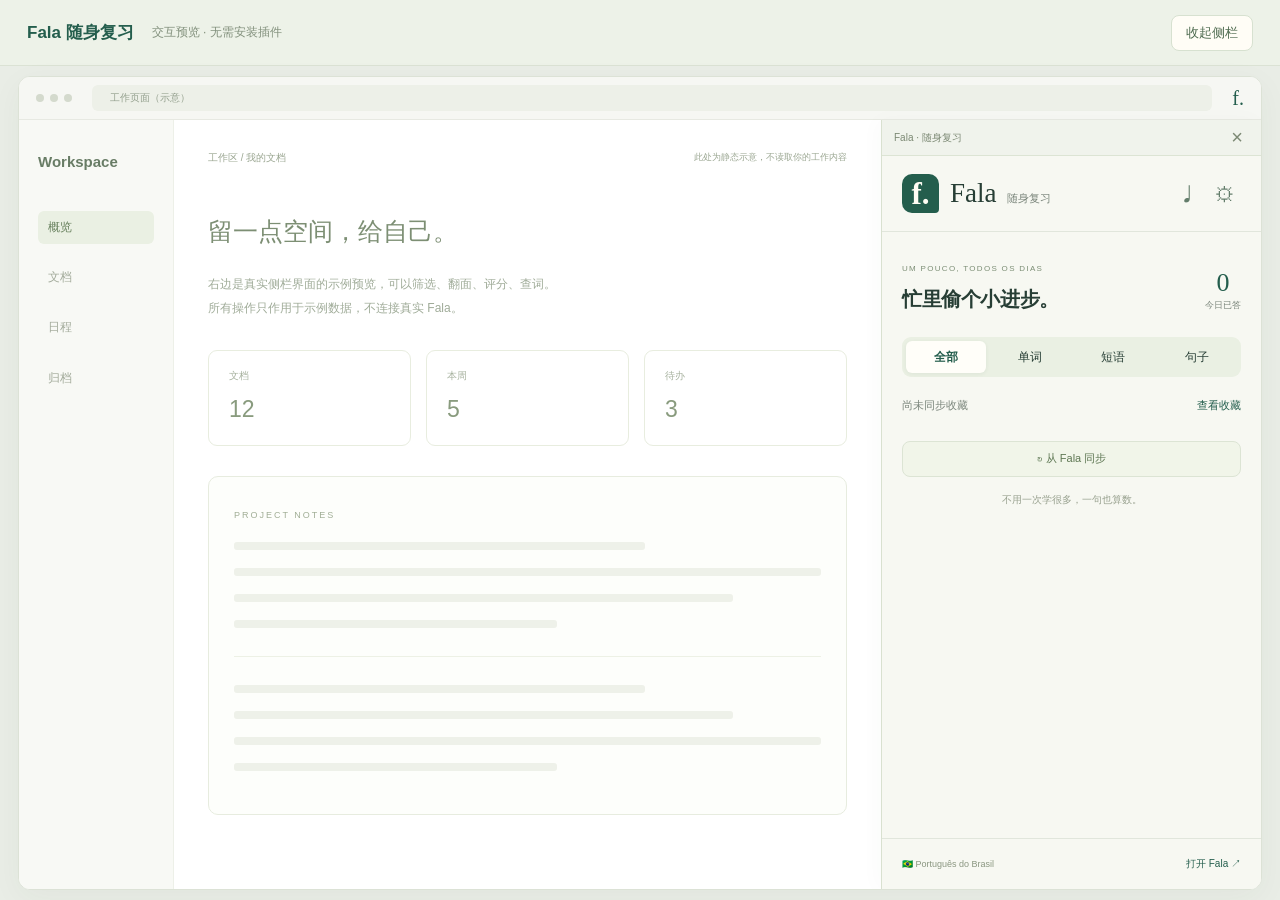
==== extension/preview.html @ 31cc49ad "Add previewable Chrome review side panel with local Fala sync" ====
<!doctype html><html lang="zh-CN"><head><meta charset="utf-8"><meta name="viewport" content="width=device-width,initial-scale=1"><title>Fala 侧栏 · 交互预览（无需安装）</title><link rel="stylesheet" href="preview.css"></head><body><header class="preview-top"><div><b>Fala 随身复习</b><span>交互预览 · 无需安装插件</span></div><button id="toggle-panel">收起侧栏</button></header><div class="browser"><div class="browser-bar"><div class="dots"><i></i><i></i><i></i></div><div class="address">工作页面（示意）</div><span class="browser-fala">f.</span></div><div class="browser-content"><main class="sample-work"><aside><b>Workspace</b><span class="active">概览</span><span>文档</span><span>日程</span><span>归档</span></aside><section><div class="work-heading"><span>工作区 / 我的文档</span><small>此处为静态示意，不读取你的工作内容</small></div><h1>留一点空间，给自己。</h1><p>右边是真实侧栏界面的示例预览，可以筛选、翻面、评分、查词。<br>所有操作只作用于示例数据，不连接真实 Fala。</p><div class="work-summary"><div><small>文档</small><b>12</b></div><div><small>本周</small><b>5</b></div><div><small>待办</small><b>3</b></div></div><div class="sample-document"><span>PROJECT NOTES</span><div class="line w70"></div><div class="line"></div><div class="line w85"></div><div class="line w55"></div><hr><div class="line w70"></div><div class="line w85"></div><div class="line"></div><div class="line w55"></div></div></section></main><section class="preview-panel" aria-label="Fala 侧栏预览"><div class="sidepanel-native"><span>Fala · 随身复习</span><button id="close-panel" aria-label="收起预览侧栏">×</button></div><iframe title="可操作的 Fala 侧栏示例" src="sidepanel.html?preview=1"></iframe></section></div></div><script src="preview.js"></script></body></html>
---- extension/preview.css ----
*{box-sizing:border-box}body{margin:0;background:#e9ede6;font:14px/1.6 -apple-system,BlinkMacSystemFont,'Segoe UI','Microsoft YaHei',sans-serif;color:#34423a}.preview-top{height:66px;display:flex;align-items:center;justify-content:space-between;padding:0 27px;background:#edf2e8;border-bottom:1px solid #dbe2d4}.preview-top div{display:flex;gap:18px;align-items:center}.preview-top b{color:#245e4d;font-size:17px}.preview-top span{font-size:12px;color:#82907c}.preview-top button{background:#fffdf6;color:#4f6b50;border:1px solid #d7e1d0;border-radius:8px;padding:8px 14px;cursor:pointer}.browser{height:calc(100dvh - 86px);margin:10px 18px;background:white;border:1px solid #dce2d6;border-radius:12px;overflow:hidden;box-shadow:0 8px 32px #26452b0b;display:flex;flex-direction:column}.browser-bar{display:flex;align-items:center;gap:20px;height:43px;background:#f6f7f3;border-bottom:1px solid #e7e9e2;padding:0 17px;flex-shrink:0}.dots{display:flex;gap:6px}.dots i{height:8px;width:8px;border-radius:50%;background:#d4dacd}.address{background:#edf0e8;border-radius:6px;font-size:10px;color:#94a08e;padding:5px 18px;flex:1}.browser-fala{font:20px Georgia;color:#245e4d}.browser-content{display:flex;flex:1;min-height:0}.sample-work{flex:1;display:flex;min-width:0;overflow:auto}.sample-work aside{width:155px;flex-shrink:0;background:#f8f9f5;border-right:1px solid #edf0e8;padding:25px 19px;display:flex;flex-direction:column;gap:17px;color:#a3ab9b;font-size:12px}.sample-work aside b{font-size:15px;color:#687c65;margin:5px 0 20px}.sample-work aside span{padding:7px 10px}.sample-work aside .active{background:#eaf0e3;border-radius:6px;color:#68815e}.sample-work>section{padding:30px 34px;flex:1;min-width:0}.work-heading{display:flex;justify-content:space-between;gap:12px;font-size:10px;color:#9aa691}.work-heading small{font-size:9px}.sample-work h1{font-size:25px;font-weight:500;margin-top:45px;color:#7d8f74}.sample-work p{font-size:12px;line-height:2;color:#a0ac99}.work-summary{display:flex;gap:15px;margin:30px 0}.work-summary>div{flex:1;border:1px solid #e8eddf;border-radius:9px;padding:17px 20px;display:flex;flex-direction:column;color:#a7b29f}.work-summary small{font-size:10px}.work-summary b{font-size:23px;font-weight:400;margin-top:7px;color:#899b7e}.sample-document{border:1px solid #e7ecdf;border-radius:10px;padding:25px;background:#fdfefb;max-width:700px}.sample-document span{font-size:9px;letter-spacing:2px;color:#a1ae96}.line{height:8px;border-radius:3px;background:#eef1e9;margin:18px 0;width:100%}.w70{width:70%}.w85{width:85%}.w55{width:55%}.sample-document hr{border:0;border-top:1px solid #edf1e5;margin:28px 0}.preview-panel{width:380px;max-width:100%;flex-shrink:0;border-left:1px solid #d9e1d0;background:#f7f8f2;display:flex;flex-direction:column;box-shadow:-4px 0 20px #34552a06}.sidepanel-native{padding:8px 12px;background:#f0f3ec;border-bottom:1px solid #dce4d4;display:flex;align-items:center;justify-content:space-between;color:#7c8974;font-size:10px;height:36px}.sidepanel-native button{border:0;background:transparent;color:#7c8974;font-size:20px;cursor:pointer}.preview-panel iframe{border:0;width:100%;flex:1;min-height:0}.panel-hidden .preview-panel{display:none}@media(max-width:850px){.sample-work aside{display:none}.sample-work>section{padding:25px}.work-heading small{display:none}}@media(max-width:650px){.preview-top{padding:12px;height:auto;gap:10px}.preview-top div{display:block}.preview-top span{display:block;font-size:10px}.sample-work{display:none}.browser{margin:8px;height:calc(100dvh - 94px)}.preview-panel{width:100%;border-left:0}.browser-bar{height:32px}.panel-hidden .sample-work{display:block}}
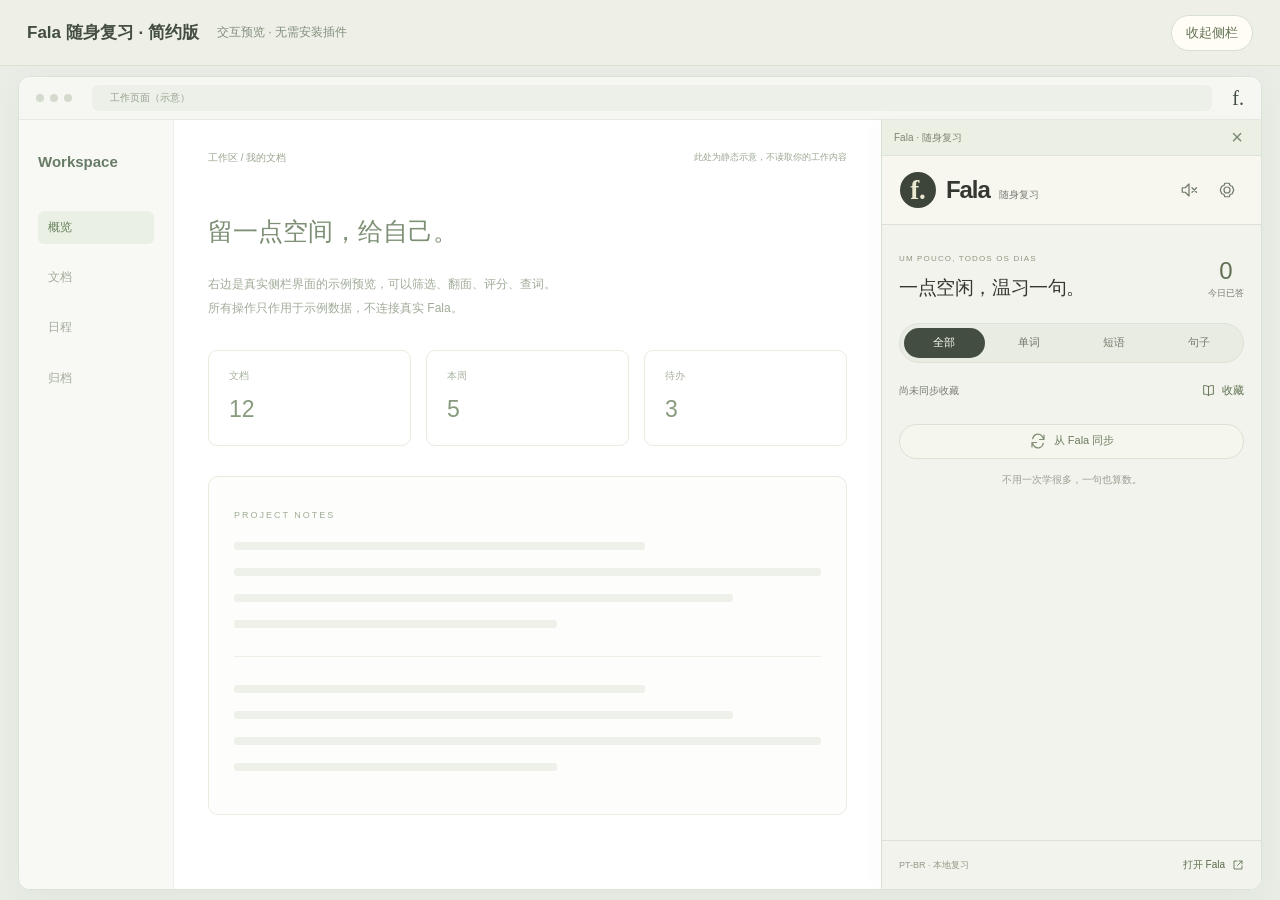
==== commit 657b1a70: "Restyle Fala sidebar with quiet cards and line icons; package version 0.2.0" ====
--- a/extension/preview.html
+++ b/extension/preview.html
@@ -1 +1 @@
-<!doctype html><html lang="zh-CN"><head><meta charset="utf-8"><meta name="viewport" content="width=device-width,initial-scale=1"><title>Fala 侧栏 · 交互预览（无需安装）</title><link rel="stylesheet" href="preview.css"></head><body><header class="preview-top"><div><b>Fala 随身复习</b><span>交互预览 · 无需安装插件</span></div><button id="toggle-panel">收起侧栏</button></header><div class="browser"><div class="browser-bar"><div class="dots"><i></i><i></i><i></i></div><div class="address">工作页面（示意）</div><span class="browser-fala">f.</span></div><div class="browser-content"><main class="sample-work"><aside><b>Workspace</b><span class="active">概览</span><span>文档</span><span>日程</span><span>归档</span></aside><section><div class="work-heading"><span>工作区 / 我的文档</span><small>此处为静态示意，不读取你的工作内容</small></div><h1>留一点空间，给自己。</h1><p>右边是真实侧栏界面的示例预览，可以筛选、翻面、评分、查词。<br>所有操作只作用于示例数据，不连接真实 Fala。</p><div class="work-summary"><div><small>文档</small><b>12</b></div><div><small>本周</small><b>5</b></div><div><small>待办</small><b>3</b></div></div><div class="sample-document"><span>PROJECT NOTES</span><div class="line w70"></div><div class="line"></div><div class="line w85"></div><div class="line w55"></div><hr><div class="line w70"></div><div class="line w85"></div><div class="line"></div><div class="line w55"></div></div></section></main><section class="preview-panel" aria-label="Fala 侧栏预览"><div class="sidepanel-native"><span>Fala · 随身复习</span><button id="close-panel" aria-label="收起预览侧栏">×</button></div><iframe title="可操作的 Fala 侧栏示例" src="sidepanel.html?preview=1"></iframe></section></div></div><script src="preview.js"></script></body></html>
+<!doctype html><html lang="zh-CN"><head><meta charset="utf-8"><meta name="viewport" content="width=device-width,initial-scale=1"><title>Fala 侧栏 · 交互预览（无需安装）</title><link rel="stylesheet" href="preview.css"></head><body><header class="preview-top"><div><b>Fala 随身复习 · 简约版</b><span>交互预览 · 无需安装插件</span></div><button id="toggle-panel">收起侧栏</button></header><div class="browser"><div class="browser-bar"><div class="dots"><i></i><i></i><i></i></div><div class="address">工作页面（示意）</div><span class="browser-fala">f.</span></div><div class="browser-content"><main class="sample-work"><aside><b>Workspace</b><span class="active">概览</span><span>文档</span><span>日程</span><span>归档</span></aside><section><div class="work-heading"><span>工作区 / 我的文档</span><small>此处为静态示意，不读取你的工作内容</small></div><h1>留一点空间，给自己。</h1><p>右边是真实侧栏界面的示例预览，可以筛选、翻面、评分、查词。<br>所有操作只作用于示例数据，不连接真实 Fala。</p><div class="work-summary"><div><small>文档</small><b>12</b></div><div><small>本周</small><b>5</b></div><div><small>待办</small><b>3</b></div></div><div class="sample-document"><span>PROJECT NOTES</span><div class="line w70"></div><div class="line"></div><div class="line w85"></div><div class="line w55"></div><hr><div class="line w70"></div><div class="line w85"></div><div class="line"></div><div class="line w55"></div></div></section></main><section class="preview-panel" aria-label="Fala 侧栏预览"><div class="sidepanel-native"><span>Fala · 随身复习</span><button id="close-panel" aria-label="收起预览侧栏">×</button></div><iframe title="可操作的 Fala 侧栏示例" src="sidepanel.html?preview=1"></iframe></section></div></div><script src="preview.js"></script></body></html>
--- a/extension/preview.css
+++ b/extension/preview.css
@@ -1 +1,2 @@
 *{box-sizing:border-box}body{margin:0;background:#e9ede6;font:14px/1.6 -apple-system,BlinkMacSystemFont,'Segoe UI','Microsoft YaHei',sans-serif;color:#34423a}.preview-top{height:66px;display:flex;align-items:center;justify-content:space-between;padding:0 27px;background:#edf2e8;border-bottom:1px solid #dbe2d4}.preview-top div{display:flex;gap:18px;align-items:center}.preview-top b{color:#245e4d;font-size:17px}.preview-top span{font-size:12px;color:#82907c}.preview-top button{background:#fffdf6;color:#4f6b50;border:1px solid #d7e1d0;border-radius:8px;padding:8px 14px;cursor:pointer}.browser{height:calc(100dvh - 86px);margin:10px 18px;background:white;border:1px solid #dce2d6;border-radius:12px;overflow:hidden;box-shadow:0 8px 32px #26452b0b;display:flex;flex-direction:column}.browser-bar{display:flex;align-items:center;gap:20px;height:43px;background:#f6f7f3;border-bottom:1px solid #e7e9e2;padding:0 17px;flex-shrink:0}.dots{display:flex;gap:6px}.dots i{height:8px;width:8px;border-radius:50%;background:#d4dacd}.address{background:#edf0e8;border-radius:6px;font-size:10px;color:#94a08e;padding:5px 18px;flex:1}.browser-fala{font:20px Georgia;color:#245e4d}.browser-content{display:flex;flex:1;min-height:0}.sample-work{flex:1;display:flex;min-width:0;overflow:auto}.sample-work aside{width:155px;flex-shrink:0;background:#f8f9f5;border-right:1px solid #edf0e8;padding:25px 19px;display:flex;flex-direction:column;gap:17px;color:#a3ab9b;font-size:12px}.sample-work aside b{font-size:15px;color:#687c65;margin:5px 0 20px}.sample-work aside span{padding:7px 10px}.sample-work aside .active{background:#eaf0e3;border-radius:6px;color:#68815e}.sample-work>section{padding:30px 34px;flex:1;min-width:0}.work-heading{display:flex;justify-content:space-between;gap:12px;font-size:10px;color:#9aa691}.work-heading small{font-size:9px}.sample-work h1{font-size:25px;font-weight:500;margin-top:45px;color:#7d8f74}.sample-work p{font-size:12px;line-height:2;color:#a0ac99}.work-summary{display:flex;gap:15px;margin:30px 0}.work-summary>div{flex:1;border:1px solid #e8eddf;border-radius:9px;padding:17px 20px;display:flex;flex-direction:column;color:#a7b29f}.work-summary small{font-size:10px}.work-summary b{font-size:23px;font-weight:400;margin-top:7px;color:#899b7e}.sample-document{border:1px solid #e7ecdf;border-radius:10px;padding:25px;background:#fdfefb;max-width:700px}.sample-document span{font-size:9px;letter-spacing:2px;color:#a1ae96}.line{height:8px;border-radius:3px;background:#eef1e9;margin:18px 0;width:100%}.w70{width:70%}.w85{width:85%}.w55{width:55%}.sample-document hr{border:0;border-top:1px solid #edf1e5;margin:28px 0}.preview-panel{width:380px;max-width:100%;flex-shrink:0;border-left:1px solid #d9e1d0;background:#f7f8f2;display:flex;flex-direction:column;box-shadow:-4px 0 20px #34552a06}.sidepanel-native{padding:8px 12px;background:#f0f3ec;border-bottom:1px solid #dce4d4;display:flex;align-items:center;justify-content:space-between;color:#7c8974;font-size:10px;height:36px}.sidepanel-native button{border:0;background:transparent;color:#7c8974;font-size:20px;cursor:pointer}.preview-panel iframe{border:0;width:100%;flex:1;min-height:0}.panel-hidden .preview-panel{display:none}@media(max-width:850px){.sample-work aside{display:none}.sample-work>section{padding:25px}.work-heading small{display:none}}@media(max-width:650px){.preview-top{padding:12px;height:auto;gap:10px}.preview-top div{display:block}.preview-top span{display:block;font-size:10px}.sample-work{display:none}.browser{margin:8px;height:calc(100dvh - 94px)}.preview-panel{width:100%;border-left:0}.browser-bar{height:32px}.panel-hidden .sample-work{display:block}}
+.preview-top{background:#eeefe7}.preview-top b,.browser-fala{color:#434d40}.preview-top button{border-radius:99px;color:#637254}.preview-panel{background:#f2f3ec}.sidepanel-native{background:#ecefe4;color:#7d8773}
